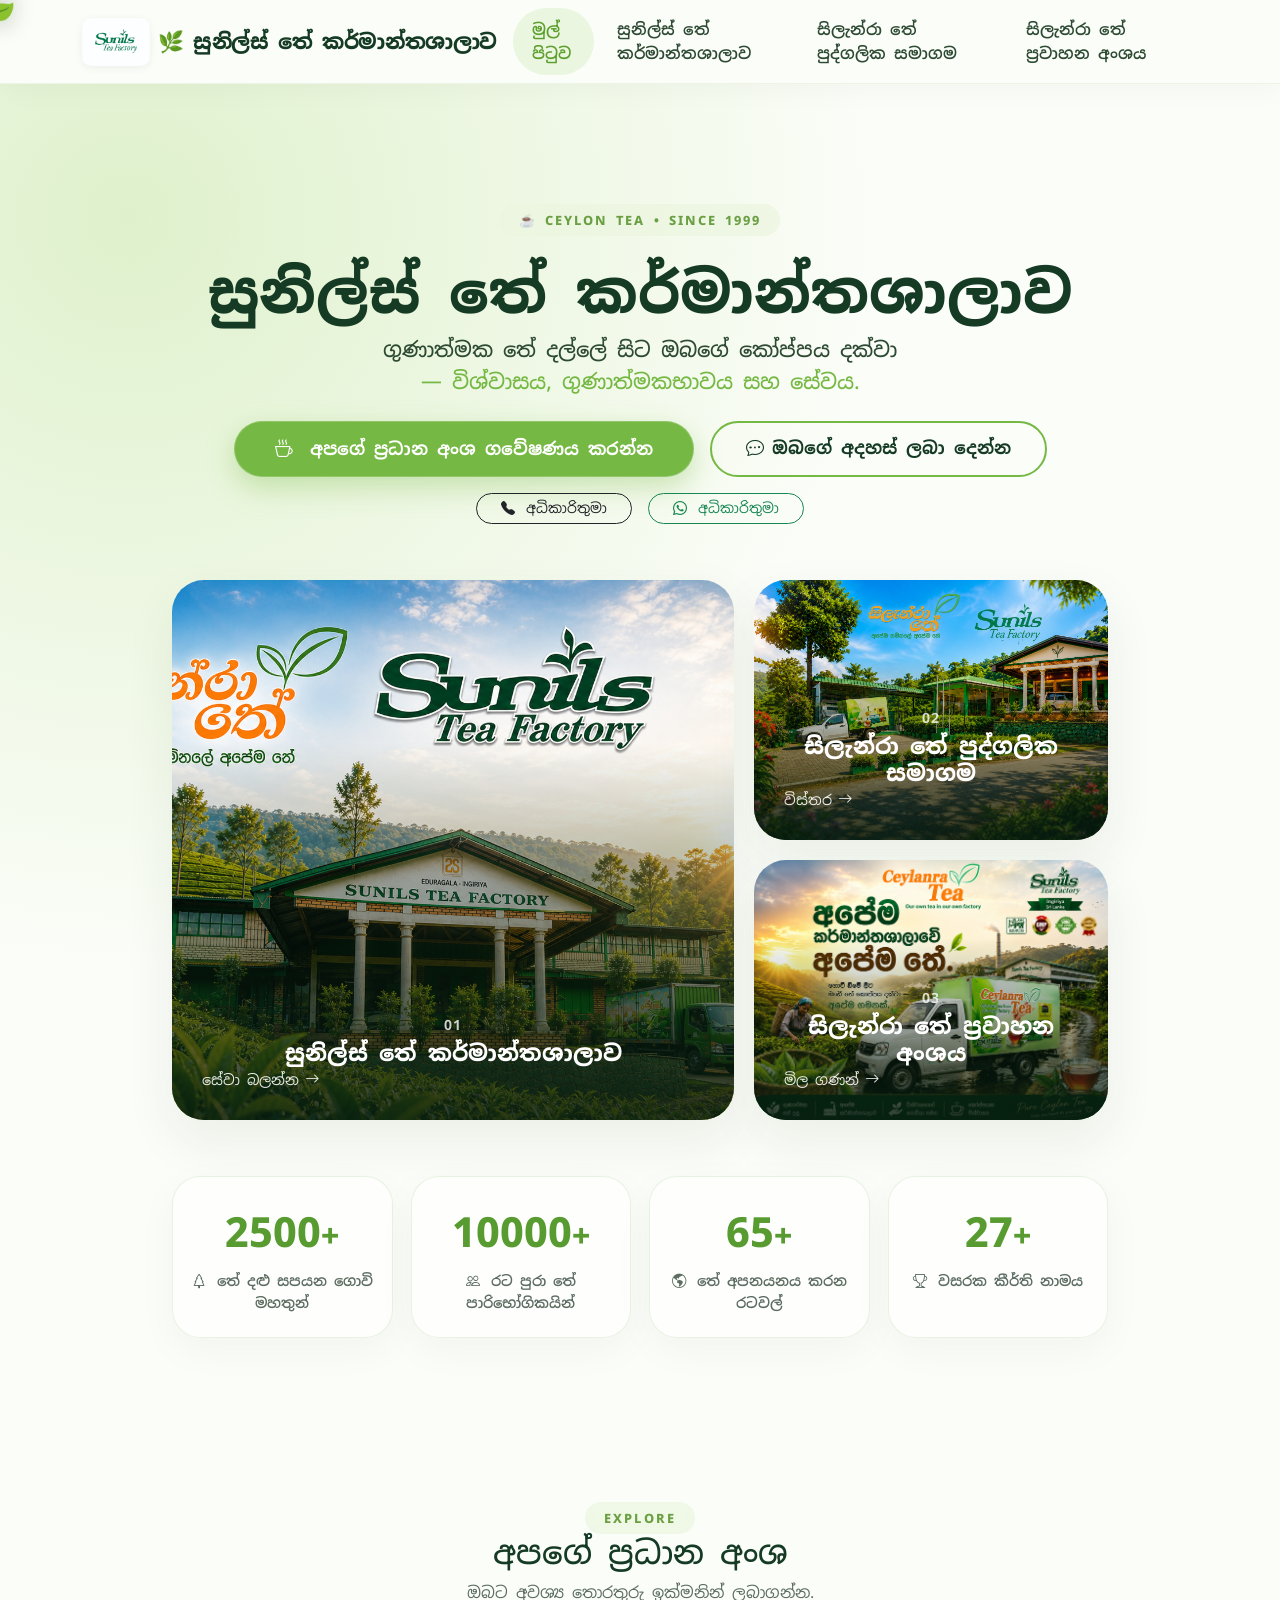
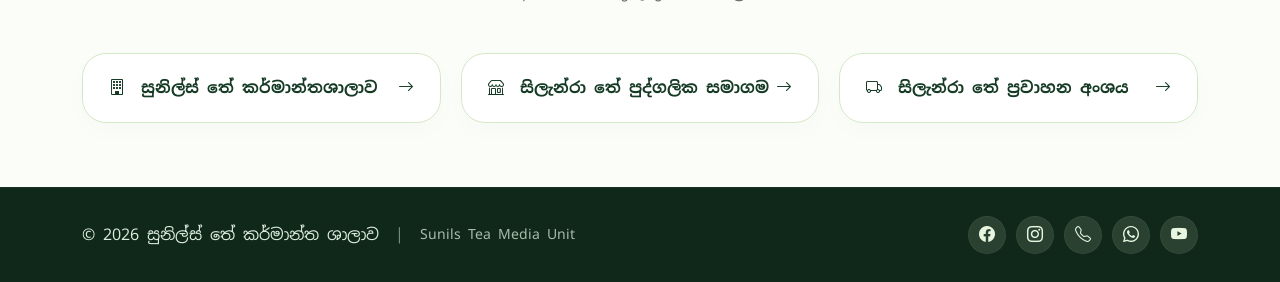
==== index.html @ 20cf8dbf "Add files via upload" ====
<!doctype html>
<html lang="si">
<head>
    <meta charset="utf-8">
    <meta name="viewport" content="width=device-width, initial-scale=1">
    <title>සුනිල්ස් තේ කර්මාන්ත ශාලාව</title>

    <!-- Bootstrap 5 + Icons -->
    <link href="https://cdn.jsdelivr.net/npm/bootstrap@5.3.3/dist/css/bootstrap.min.css" rel="stylesheet">
    <link rel="stylesheet" href="https://cdn.jsdelivr.net/npm/bootstrap-icons@1.11.3/font/bootstrap-icons.min.css">

    <!-- Google Font (Sinhala) -->
    <link href="https://fonts.googleapis.com/css2?family=Noto+Sans+Sinhala:wght@400;500;600;700;800&display=swap" rel="stylesheet">

    <style>
        /* ----- ROOT VARIABLES ----- */
        :root {
            --leaf: #75b843;
            --deep: #163b25;
            --mint: #eaf6df;
            --ink: #173126;
            --cream: #fbfdf8;
            --gold: #d4a843;
        }

        * {
            margin: 0;
            padding: 0;
            box-sizing: border-box;
        }

        body {
            font-family: "Noto Sans Sinhala", sans-serif;
            background: var(--cream);
            color: var(--ink);
            overflow-x: hidden;
            cursor: none;
            /* Hide default cursor */;
        }

        /* ----- CUSTOM CURSOR (🍃) ----- */
        #cursor-leaf {
            position: fixed;
            font-size: 2.4rem;
            pointer-events: none;
            z-index: 99999;
            filter: drop-shadow(0 4px 10px rgba(0, 40, 0, 0.25));
            transform: translate(-50%, -50%);
            transition: transform 0.08s ease;
        }

        /* ----- TRAIL LEAVES (follow cursor with wind) ----- */
        .trail-leaf {
            position: fixed;
            pointer-events: none;
            z-index: 9999;
            font-size: 1.2rem;
            opacity: 0.8;
            transform: translate(-50%, -50%);
            filter: drop-shadow(0 2px 6px rgba(0, 0, 0, 0.15));
            will-change: transform;
        }

        /* ----- FALLING LEAVES (top to bottom) ----- */
        .falling-leaf {
            position: fixed;
            top: -60px;
            pointer-events: none;
            z-index: 9998;
            font-size: 1.8rem;
            animation: fall linear forwards;
            will-change: transform;
            filter: drop-shadow(0 4px 12px rgba(0, 40, 0, 0.2));
        }

        @keyframes fall {
            0% {
                transform: translateY(-60px) translateX(0) rotate(0deg) scale(0.8);
                opacity: 0.9;
            }
            20% {
                transform: translateY(20vh) translateX(60px) rotate(120deg) scale(1.1);
            }
            40% {
                transform: translateY(40vh) translateX(-40px) rotate(240deg) scale(0.9);
            }
            60% {
                transform: translateY(60vh) translateX(70px) rotate(360deg) scale(1.05);
            }
            80% {
                transform: translateY(80vh) translateX(-30px) rotate(480deg) scale(0.95);
            }
            100% {
                transform: translateY(110vh) translateX(40px) rotate(600deg) scale(0.7);
                opacity: 0;
            }
        }

        /* ----- GLASS NAVBAR (Bootstrap Enhanced) ----- */
        .glass-nav {
            background: rgba(251, 253, 248, 0.85);
            backdrop-filter: blur(16px) saturate(180%);
            border-bottom: 1px solid rgba(220, 235, 211, 0.5);
            box-shadow: 0 4px 30px rgba(0, 20, 0, 0.04);
            z-index: 9997;
            position: relative;
        }

        .navbar-brand img {
            height: 48px;
            width: auto;
            border-radius: 10px;
            transition: transform 0.25s ease;
            box-shadow: 0 2px 8px rgba(0, 0, 0, 0.06);
        }
        .navbar-brand img:hover {
            transform: scale(1.05);
        }
        .navbar-brand .brand-text {
            font-size: 1.3rem;
            font-weight: 800;
            color: var(--deep);
            letter-spacing: -0.4px;
        }
        .nav-link {
            color: #2d4a33 !important;
            font-weight: 600;
            padding: 0.6rem 1.2rem !important;
            border-radius: 40px;
            transition: all 0.2s ease;
        }
        .nav-link:hover,
        .nav-link.active {
            background: var(--mint);
            color: #5d9f2e !important;
        }

        /* ----- HERO SECTION (100vh Full Cover) ----- */
        .hero-full {
            min-height: 100vh;
            display: flex;
            align-items: center;
            justify-content: center;
            position: relative;
            z-index: 1;
            background: radial-gradient(circle at 10% 10%, #dff1cc 0%, #fbfdf8 45%),
                linear-gradient(180deg, #eff8e8, #fbfdf8);
            padding: 120px 0 80px;
            overflow: hidden;
        }

        .hero-full .hero-content {
            max-width: 960px;
            margin: 0 auto;
            text-align: center;
            position: relative;
            z-index: 2;
        }

        .eyebrow {
            font-size: 0.8rem;
            letter-spacing: 0.16em;
            font-weight: 800;
            color: #6b9f43;
            text-transform: uppercase;
            background: rgba(235, 246, 223, 0.7);
            padding: 0.4rem 1.2rem;
            border-radius: 40px;
            backdrop-filter: blur(4px);
            display: inline-block;
        }

        .hero-full h1 {
            color: var(--deep);
            font-weight: 800;
            line-height: 1.15;
            font-size: 3.6rem;
        }
        .hero-full .lead {
            font-size: 1.3rem;
            color: #2d4a33;
            max-width: 700px;
            margin-left: auto;
            margin-right: auto;
            font-weight: 500;
        }

        /* ----- BUTTONS ----- */
        .btn-leaf {
            background: var(--leaf);
            border: 0;
            color: white;
            font-weight: 700;
            border-radius: 60px;
            padding: 14px 40px;
            box-shadow: 0 10px 28px rgba(117, 184, 67, 0.35);
            transition: all 0.25s ease;
            font-size: 1.1rem;
            text-decoration: none;
            display: inline-block;
            border: 1px solid rgba(255, 255, 255, 0.2);
        }
        .btn-leaf:hover {
            background: #5e9d34;
            color: white;
            transform: translateY(-4px) scale(1.02);
            box-shadow: 0 18px 40px rgba(117, 184, 67, 0.45);
        }
        .btn-outline-leaf {
            background: transparent;
            border: 2px solid var(--leaf);
            color: var(--deep);
            font-weight: 700;
            border-radius: 60px;
            padding: 12px 34px;
            transition: all 0.25s ease;
            font-size: 1.1rem;
            text-decoration: none;
            display: inline-block;
        }
        .btn-outline-leaf:hover {
            background: var(--leaf);
            color: white;
            transform: translateY(-4px);
            box-shadow: 0 12px 32px rgba(117, 184, 67, 0.3);
        }

        /* ----- BENTO GRID ----- */
        .bento-grid {
            display: grid;
            grid-template-columns: 1.35fr 0.85fr;
            grid-template-rows: 260px 260px;
            gap: 20px;
            margin-top: 3.5rem;
        }
        .bento-card {
            position: relative;
            display: block;
            overflow: hidden;
            border-radius: 32px;
            min-height: 260px;
            box-shadow: 0 20px 50px rgba(36, 77, 36, 0.08);
            text-decoration: none;
            transition: transform 0.35s cubic-bezier(0.34, 1.56, 0.64, 1), box-shadow 0.35s ease;
            cursor: none;
        }
        .bento-card:hover {
            transform: translateY(-6px) scale(1.01);
            box-shadow: 0 30px 70px rgba(36, 77, 36, 0.15);
        }
        .bento-lg {
            grid-row: span 2;
        }
        .bento-card img {
            width: 100%;
            height: 100%;
            object-fit: cover;
            transition: transform 0.8s ease;
        }
        .bento-card:hover img {
            transform: scale(1.08);
        }
        .overlay {
            position: absolute;
            inset: 0;
            padding: 30px;
            display: flex;
            flex-direction: column;
            justify-content: end;
            color: white;
            background: linear-gradient(transparent 30%, rgba(8, 30, 17, 0.85));
        }
        .overlay small {
            font-weight: 700;
            opacity: 0.8;
            letter-spacing: 1px;
        }
        .overlay h3 {
            font-weight: 800;
            margin: 4px 0 2px;
            font-size: 1.4rem;
        }
        .overlay span {
            font-size: 0.9rem;
            opacity: 0.9;
            display: flex;
            align-items: center;
            gap: 6px;
        }

        /* ----- STATS GRID ----- */
        .stats-grid {
            display: grid;
            grid-template-columns: repeat(4, 1fr);
            gap: 18px;
            margin-top: 3.5rem;
        }
        .stat-card {
            background: rgba(255, 255, 255, 0.7);
            backdrop-filter: blur(8px);
            border: 1px solid rgba(223, 237, 214, 0.7);
            border-radius: 28px;
            padding: 24px 16px;
            text-align: center;
            box-shadow: 0 12px 40px rgba(36, 77, 36, 0.04);
            transition: all 0.3s ease;
            cursor: none;
        }
        .stat-card:hover {
            transform: translateY(-6px);
            background: white;
            box-shadow: 0 20px 50px rgba(36, 77, 36, 0.08);
        }
        .counter {
            display: inline;
            font-size: 2.6rem;
            font-weight: 800;
            color: #589b31;
        }
        .stat-card>span {
            font-size: 2rem;
            font-weight: 800;
            color: #589b31;
        }
        .stat-card p {
            margin: 0.4rem 0 0;
            color: #5d6d62;
            font-size: 0.9rem;
            font-weight: 600;
        }

        /* ----- QUICK LINKS (Below Hero) ----- */
        .quick-section {
            padding: 60px 0 40px;
            position: relative;
            z-index: 1;
            background: rgba(251, 253, 248, 0.6);
            backdrop-filter: blur(4px);
        }
        .quick-links {
            display: grid;
            grid-template-columns: repeat(3, 1fr);
            gap: 20px;
        }
        .quick-btn {
            background: white;
            border: 1px solid #d4e8c8;
            padding: 22px 26px;
            border-radius: 24px;
            color: var(--deep);
            text-decoration: none;
            font-weight: 700;
            display: flex;
            justify-content: space-between;
            align-items: center;
            transition: all 0.25s ease;
            box-shadow: 0 8px 24px rgba(0, 0, 0, 0.02);
            cursor: none;
        }
        .quick-btn:hover {
            transform: translateY(-4px);
            background: var(--mint);
            color: var(--deep);
            border-color: var(--leaf);
            box-shadow: 0 16px 40px rgba(117, 184, 67, 0.12);
        }

        /* ----- FOOTER ----- */
        .footer {
            background: #0f281a;
            color: #dcebdc;
            padding: 28px 0;
            margin-top: 0;
            position: relative;
            z-index: 1;
            border-top: 1px solid rgba(255, 255, 255, 0.05);
        }
        .socials {
            display: flex;
            gap: 10px;
        }
        .socials a {
            width: 38px;
            height: 38px;
            border-radius: 50%;
            background: rgba(233, 246, 223, 0.12);
            color: #e9f6df;
            display: grid;
            place-items: center;
            text-decoration: none;
            font-weight: 700;
            transition: all 0.2s ease;
            backdrop-filter: blur(4px);
            border: 1px solid rgba(255, 255, 255, 0.05);
            cursor: none;
        }
        .socials a:hover {
            background: var(--leaf);
            color: white;
            transform: translateY(-3px);
        }

        /* ----- RESPONSIVE ----- */
        @media (max-width: 992px) {
            .hero-full h1 {
                font-size: 2.8rem;
            }
        }
        @media (max-width: 768px) {
            .bento-grid {
                grid-template-columns: 1fr;
                grid-template-rows: repeat(3, 220px);
            }
            .bento-lg {
                grid-row: auto;
            }
            .stats-grid {
                grid-template-columns: 1fr 1fr;
            }
            .quick-links {
                grid-template-columns: 1fr 1fr;
            }
            .hero-full {
                padding: 100px 0 40px;
            }
            .hero-full h1 {
                font-size: 2.2rem;
            }
            #cursor-leaf {
                font-size: 1.8rem;
            }
            .trail-leaf {
                font-size: 0.9rem !important;
            }
            .falling-leaf {
                font-size: 1.2rem !important;
            }
        }
        @media (max-width: 520px) {
            .stats-grid {
                grid-template-columns: 1fr;
            }
            .quick-links {
                grid-template-columns: 1fr;
            }
            .hero-full h1 {
                font-size: 1.8rem;
            }
            .bento-grid {
                grid-template-rows: repeat(3, 180px);
            }
            .navbar-brand .brand-text {
                font-size: 1rem;
            }
            .navbar-brand img {
                height: 36px;
            }
        }

        /* ----- SCROLLBAR ----- */
        ::-webkit-scrollbar {
            width: 6px;
        }
        ::-webkit-scrollbar-track {
            background: #f0f4eb;
        }
        ::-webkit-scrollbar-thumb {
            background: #4caf50;
            border-radius: 10px;
        }
    </style>
</head>
<body>

    
    <div id="cursor-leaf">🍃</div>

    
    <div id="trail-container"></div>

    
    <nav class="navbar navbar-expand-lg glass-nav sticky-top">
        <div class="container">
            <a class="navbar-brand fw-bold d-flex align-items-center gap-2" href="#">
                <img src="assets/IMG/logo1.jpg" alt="Sunils Tea Logo">
                <span class="brand-text">🌿 සුනිල්ස් තේ කර්මාන්තශාලාව</span>
            </a>
            <button class="navbar-toggler border-0" data-bs-toggle="collapse" data-bs-target="#nav">
                <span class="navbar-toggler-icon"></span>
            </button>
            <div id="nav" class="collapse navbar-collapse">
                <ul class="navbar-nav ms-auto gap-1">
                    <li class="nav-item"><a class="nav-link active" href="#">මුල් පිටුව</a></li>
                    <li class="nav-item"><a class="nav-link" href="sunils.html">සුනිල්ස් තේ කර්මාන්තශාලාව</a></li>
                    <li class="nav-item"><a class="nav-link" href="sirendra.html">සිලැන්රා තේ පුද්ගලික සමාගම</a></li>
                    <li class="nav-item"><a class="nav-link" href="transport.html">සිලැන්රා තේ ප්‍රවාහන අංශය</a></li>
                </ul>
            </div>
        </div>
    </nav>

    <!-- ===== HERO FULL COVER ===== -->
    <header class="hero-full">
        <div class="container hero-content">
            <span class="eyebrow mb-3">☕ CEYLON TEA • SINCE 1999</span>
            <h1 class="display-3 fw-800 mt-2">
                සුනිල්ස් තේ කර්මාන්තශාලාව
            </h1>
            <p class="lead mb-4">
                ගුණාත්මක තේ දල්ලේ සිට ඔබගේ කෝප්පය දක්වා
                <br class="d-none d-md-block">
                <span class="fw-800" style="color: var(--leaf);">— විශ්වාසය, ගුණාත්මකභාවය සහ සේවය.</span>
            </p>
            <div class="d-flex flex-wrap justify-content-center gap-3 mt-3">
                <a href="#explore" class="btn-leaf">
                    <i class="bi bi-cup-hot me-2"></i> අපගේ  ප්‍රධාන අංශ ගවේෂණය කරන්න
                </a>
                <a href="https://forms.google.com/" target="_blank" class="btn-outline-leaf">
                    <i class="bi bi-chat-dots me-2"></i>ඔබගේ අදහස් ලබා දෙන්න
                </a>
            </div>
            <!-- ===== NEW BUTTONS: CALL & WHATSAPP (අධිකාරිතුමා) ===== -->
            <div class="d-flex justify-content-center gap-3 mt-3">
                <a href="tel:0763335365" class="btn btn-sm btn-outline-dark rounded-pill px-4">
                    <i class="bi bi-telephone-fill me-1"></i> අධිකාරිතුමා
                </a>
                <a href="https://wa.me/94763335365" target="_blank" class="btn btn-sm btn-outline-success rounded-pill px-4">
                    <i class="bi bi-whatsapp me-1"></i> අධිකාරිතුමා
                </a>
            </div>

            
            <div class="bento-grid">
                <a class="bento-card bento-lg" href="sunils.html">
                    <img src="assets/IMG/sunils.png" alt="Tea Factory">
                    <div class="overlay">
                        <small>01</small>
                        <h3>සුනිල්ස් තේ කර්මාන්තශාලාව</h3>
                        <span>සේවා බලන්න <i class="bi bi-arrow-right"></i></span>
                    </div>
                </a>
                <a class="bento-card" href="sirendra.html">
                    <img src="assets/IMG/Sunils Tea Center.png" alt="Ceylon Tea">
                    <div class="overlay">
                        <small>02</small>
                        <h3>සිලැන්රා තේ පුද්ගලික සමාගම</h3>
                        <span>විස්තර <i class="bi bi-arrow-right"></i></span>
                    </div>
                </a>
                <a class="bento-card" href="transport.html">
                    <img src="assets/IMG/delivert1.png" alt="Tea Transport">
                    <div class="overlay">
                        <small>03</small>
                        <h3>සිලැන්රා තේ ප්‍රවාහන අංශය</h3>
                        <span>මිල ගණන් <i class="bi bi-arrow-right"></i></span>
                    </div>
                </a>
            </div>

            <!-- Stats -->
            <div class="stats-grid">
                <div class="stat-card">
                    <div class="counter" data-target="2500">0</div><span>+</span>
                    <p><i class="bi bi-tree me-1"></i> තේ දළු සපයන ගොවි මහතුන්</p>
                </div>
                <div class="stat-card">
                    <div class="counter" data-target="10000">0</div><span>+</span>
                    <p><i class="bi bi-people me-1"></i> රට පුරා තේ පාරිභෝගිකයින්</p>
                </div>
                <div class="stat-card">
                    <div class="counter" data-target="65">0</div><span>+</span>
                    <p><i class="bi bi-globe-americas me-1"></i> තේ අපනයනය කරන රටවල්</p>
                </div>
                <div class="stat-card">
                    <div class="counter" data-target="27">0</div><span>+</span>
                    <p><i class="bi bi-trophy me-1"></i> වසරක කීර්ති නාමය</p>
                </div>
            </div>
        </div>
    </header>

   
    <section id="explore" class="quick-section">
        <div class="container py-4">
            <div class="text-center mb-5">
                <span class="eyebrow">EXPLORE</span>
                <h2 class="fw-800" style="color: var(--deep);">අපගේ ප්‍රධාන අංශ</h2>
                <p style="color: #5d6d62;">ඔබට අවශ්‍ය තොරතුරු ඉක්මනින් ලබාගන්න.</p>
            </div>
            <div class="quick-links">
                <a href="sunils.html" class="quick-btn">
                    <span><i class="bi bi-building me-2"></i> සුනිල්ස් තේ කර්මාන්තශාලාව</span>
                    <i class="bi bi-arrow-right"></i>
                </a>
                <a href="sirendra.html" class="quick-btn">
                    <span><i class="bi bi-shop me-2"></i> සිලැන්රා තේ පුද්ගලික සමාගම</span>
                    <i class="bi bi-arrow-right"></i>
                </a>
                <a href="transport.html" class="quick-btn">
                    <span><i class="bi bi-truck me-2"></i> සිලැන්රා තේ ප්‍රවාහන අංශය</span>
                    <i class="bi bi-arrow-right"></i>
                </a>
            </div>
        </div>
    </section>

    
    <footer class="footer">
        <div class="container d-flex flex-wrap justify-content-between align-items-center gap-3">
            <div class="d-flex align-items-center gap-3">
                <span>© 2026 සුනිල්ස් තේ කර්මාන්ත ශාලාව</span>
                <span class="d-none d-sm-inline opacity-50">|</span>
                <span class="opacity-75 small">Sunils Tea Media Unit</span>
            </div>
            <div class="socials">
                <a href="#" aria-label="Facebook"><i class="bi bi-facebook"></i></a>
                <a href="#" aria-label="Instagram"><i class="bi bi-instagram"></i></a>
                <a href="tel:+94112222222" aria-label="Hotline"><i class="bi bi-telephone"></i></a>
                <a href="https://wa.me/94770000000" aria-label="WhatsApp"><i class="bi bi-whatsapp"></i></a>
                <a href="#" aria-label="YouTube"><i class="bi bi-youtube"></i></a>
            </div>
        </div>
    </footer>

    
    <script src="https://cdn.jsdelivr.net/npm/bootstrap@5.3.3/dist/js/bootstrap.bundle.min.js">
    </script>

    
    <script>
        (function() {
            "use strict";

            
            const cursorLeaf = document.getElementById('cursor-leaf');
            let cursorX = -100,
                cursorY = -100;

            document.addEventListener('mousemove', (e) => {
                cursorX = e.clientX;
                cursorY = e.clientY;
                cursorLeaf.style.left = cursorX + 'px';
                cursorLeaf.style.top = cursorY + 'px';
            });

            
            document.addEventListener('mouseleave', () => {
                cursorLeaf.style.opacity = '0';
            });
            document.addEventListener('mouseenter', () => {
                cursorLeaf.style.opacity = '1';
            });

            
            const trailContainer = document.getElementById('trail-container');
            const trailLength = 14;
            let trailPositions = [];
            let trailElements = [];

            for (let i = 0; i < trailLength; i++) {
                const el = document.createElement('div');
                el.className = 'trail-leaf';
                el.textContent = ['🍃', '🌿', '🍂', '🌱'][i % 4];
                const scale = 1 - (i / trailLength) * 0.65;
                const opacity = 0.85 - (i / trailLength) * 0.7;
                el.style.fontSize = `${24 * scale}px`;
                el.style.opacity = opacity;
                el.style.transform = `rotate(${i * 18}deg)`;
                trailContainer.appendChild(el);
                trailElements.push(el);
                trailPositions.push({ x: -100, y: -100 });
            }

            // Shift positions for trail effect
            document.addEventListener('mousemove', (e) => {
                trailPositions.unshift({ x: e.clientX, y: e.clientY });
                trailPositions.pop();
            });

            let windAngle = 0;

            function updateTrail() {
                windAngle += 0.025;
                const wind = Math.sin(windAngle) * 18;

                trailElements.forEach((el, index) => {
                    const pos = trailPositions[index] || trailPositions[trailPositions.length - 1];
                    const delayOffset = index * 1.2;
                    const windOffset = wind * (1 + index * 0.15);

                    el.style.left = (pos.x + windOffset) + 'px';
                    el.style.top = (pos.y + delayOffset) + 'px';
                    el.style.transform =
                        `rotate(${index * 22 + wind * 1.5}deg) scale(${1 - index * 0.035})`;
                });

                requestAnimationFrame(updateTrail);
            }
            updateTrail();

            
            const leafEmojis = ['🍃', '🌿', '🍂', '🌱'];

            function spawnLeaf() {
                const leaf = document.createElement('div');
                leaf.className = 'falling-leaf';
                leaf.textContent = leafEmojis[Math.floor(Math.random() * leafEmojis.length)];

                const size = 18 + Math.random() * 34;
                leaf.style.fontSize = size + 'px';
                leaf.style.left = (Math.random() * 100) + '%';

                
                const duration = 8 + Math.random() * 14;
                leaf.style.animationDuration = duration + 's';
                leaf.style.animationDelay = (Math.random() * 3) + 's';

                
                leaf.style.transform = `rotate(${Math.random() * 360}deg)`;

                document.body.appendChild(leaf);

                // Clean up after animation ends
                setTimeout(() => {
                    if (leaf.parentNode) leaf.remove();
                }, (duration + 4) * 1000);
            }

            
            for (let i = 0; i < 20; i++) {
                setTimeout(spawnLeaf, i * 200);
            }

            // Continuously spawn leaves
            setInterval(() => {
                const count = 1 + Math.floor(Math.random() * 3);
                for (let i = 0; i < count; i++) {
                    setTimeout(spawnLeaf, i * 150);
                }
            }, 800);

            
            function animateCounters() {
                const counters = document.querySelectorAll('.counter');
                counters.forEach(counter => {
                    const target = parseInt(counter.dataset.target);
                    let current = 0;
                    const increment = Math.max(1, Math.ceil(target / 70));
                    const timer = setInterval(() => {
                        current += increment;
                        if (current >= target) {
                            counter.textContent = target;
                            clearInterval(timer);
                        } else {
                            counter.textContent = current;
                        }
                    }, 20);
                });
            }

            
            if (document.readyState === 'complete') {
                animateCounters();
            } else {
                window.addEventListener('load', animateCounters);
            }

            console.log('🍃 Tea leaf cursor, wind trail, and falling leaves activated!');

        })();
    </script>

</body>  
</html>
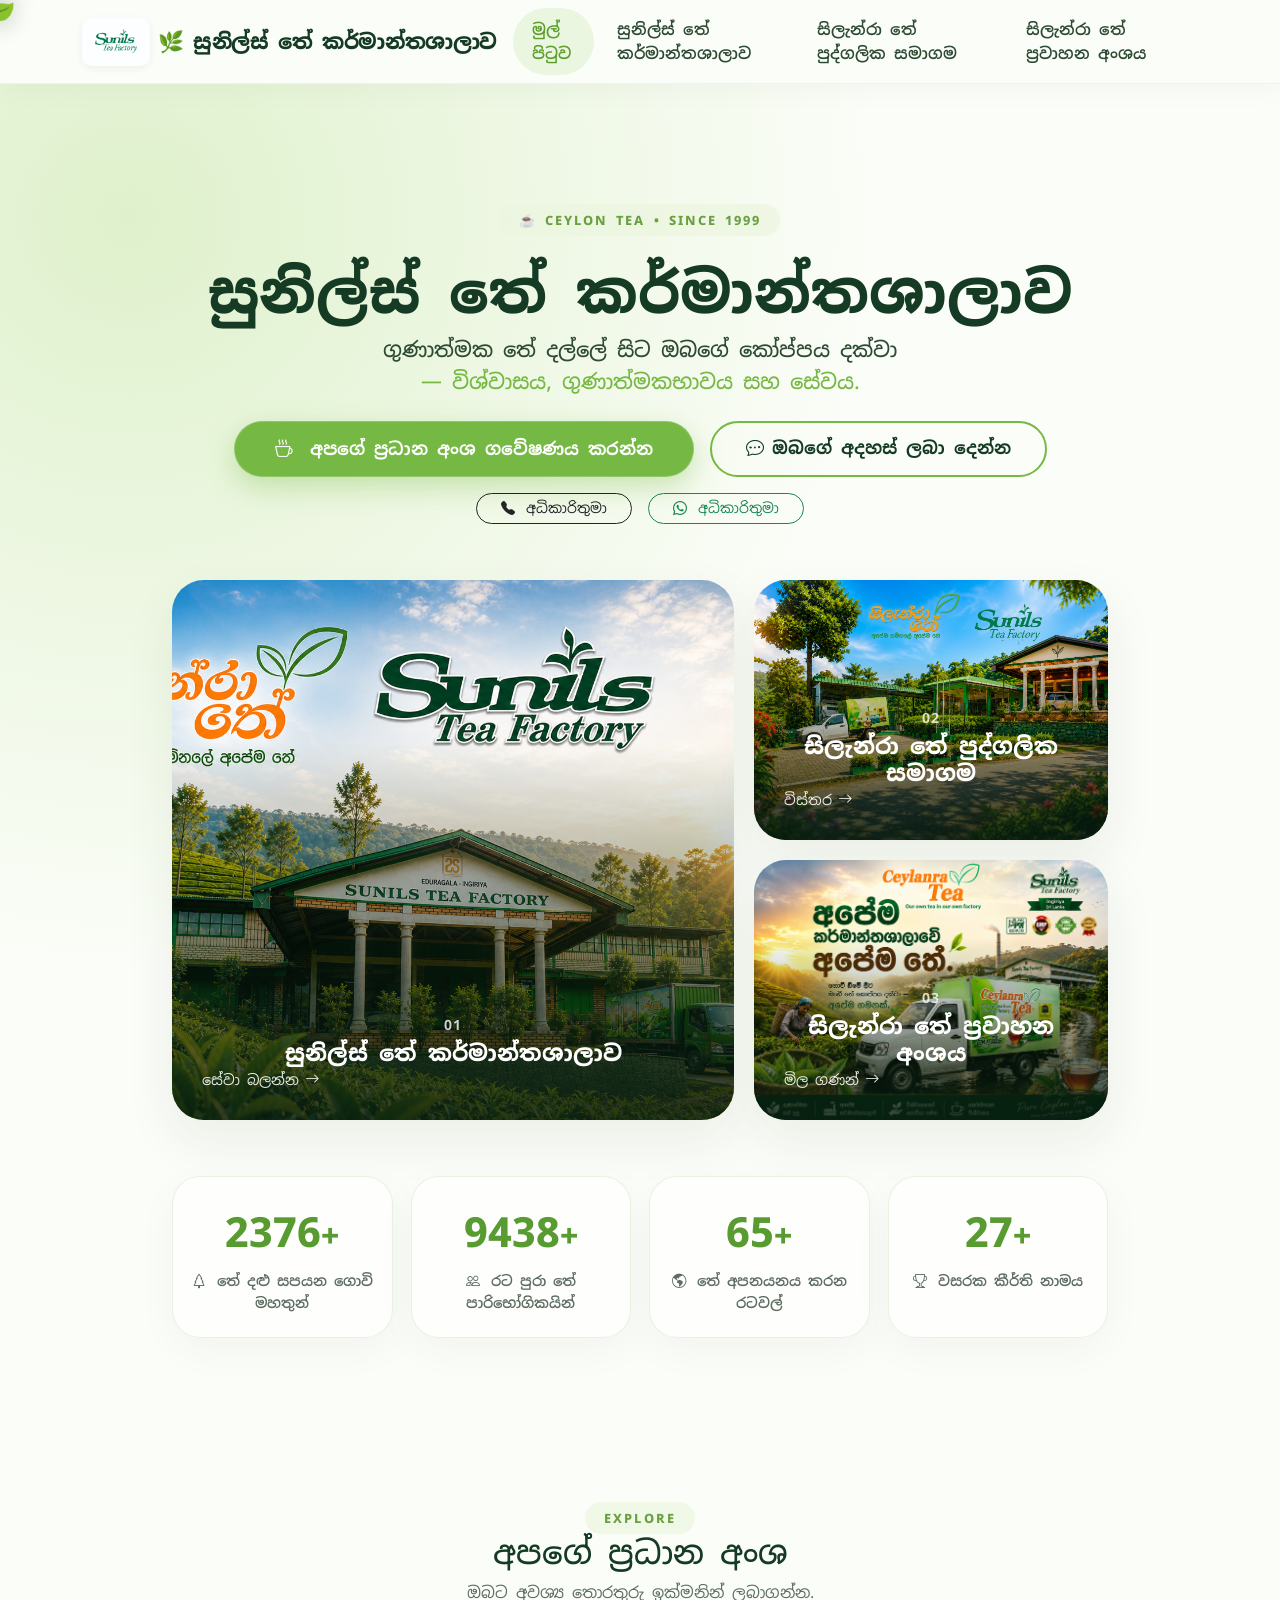
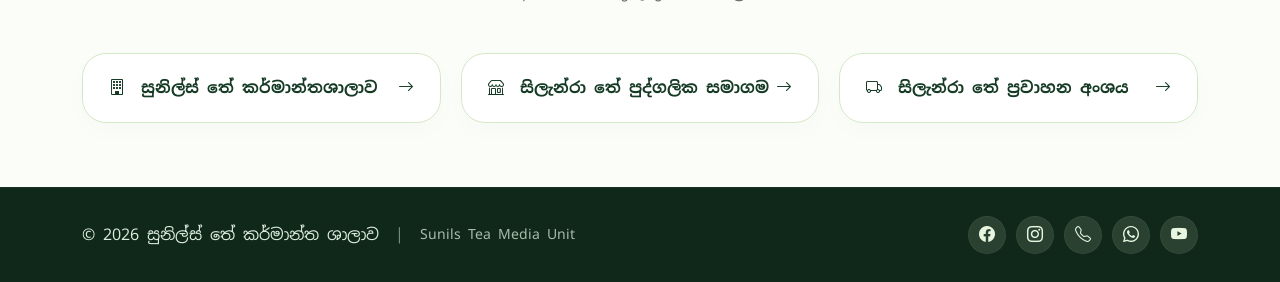
==== commit d52c5a5c: "Update index.html" ====
--- a/index.html
+++ b/index.html
@@ -615,8 +615,8 @@
             <div class="socials">
                 <a href="#" aria-label="Facebook"><i class="bi bi-facebook"></i></a>
                 <a href="#" aria-label="Instagram"><i class="bi bi-instagram"></i></a>
-                <a href="tel:+94112222222" aria-label="Hotline"><i class="bi bi-telephone"></i></a>
-                <a href="https://wa.me/94770000000" aria-label="WhatsApp"><i class="bi bi-whatsapp"></i></a>
+                <a href="tel:+94342269587" aria-label="Hotline"><i class="bi bi-telephone"></i></a>
+                <a href="https://wa.me/94763597334" aria-label="WhatsApp"><i class="bi bi-whatsapp"></i></a>
                 <a href="#" aria-label="YouTube"><i class="bi bi-youtube"></i></a>
             </div>
         </div>
@@ -771,4 +771,4 @@
     </script>
 
 </body>  
-</html>+</html>
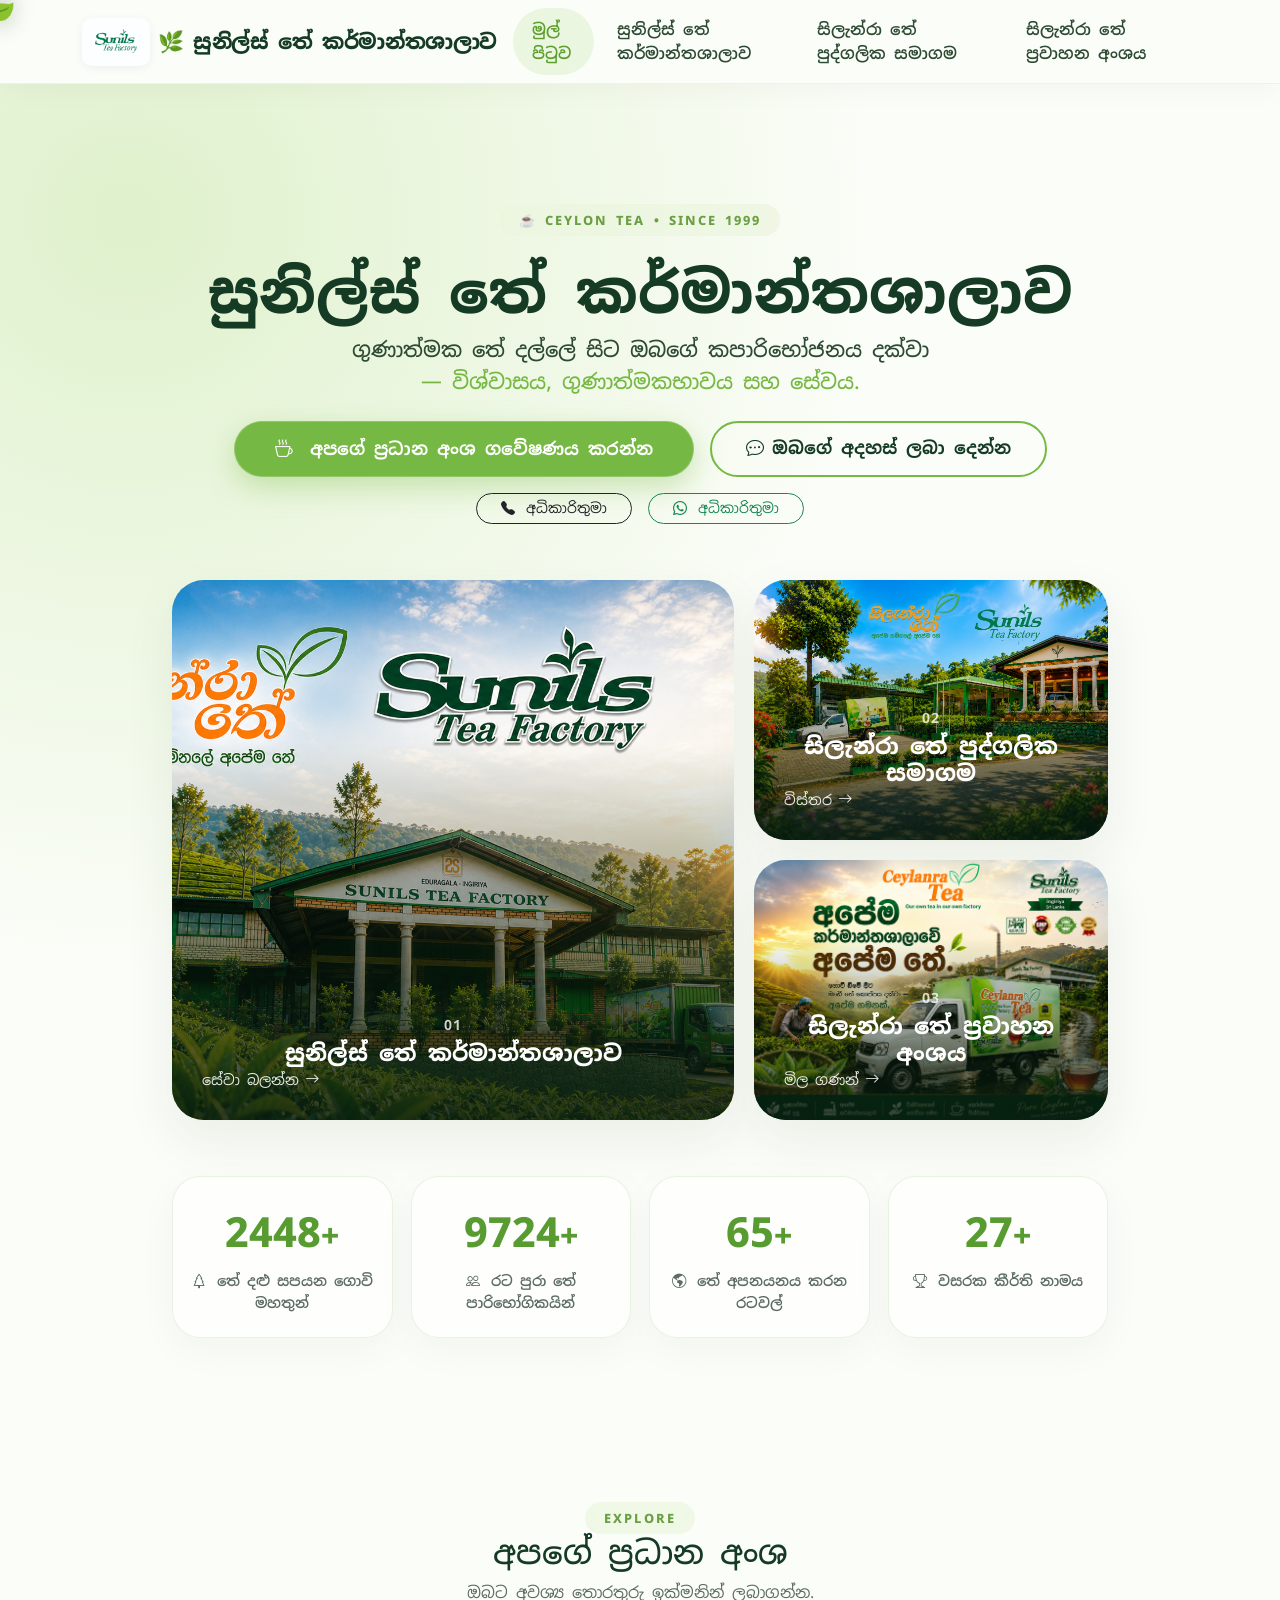
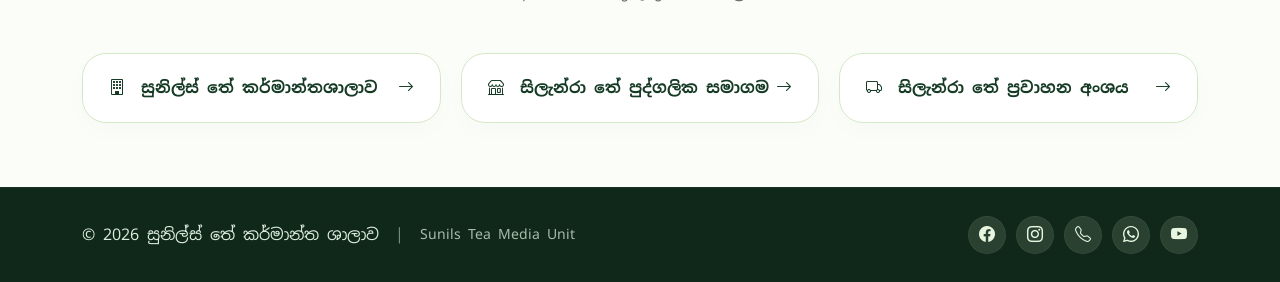
==== commit bfb6427e: "Update index.html" ====
--- a/index.html
+++ b/index.html
@@ -507,7 +507,7 @@
                 සුනිල්ස් තේ කර්මාන්තශාලාව
             </h1>
             <p class="lead mb-4">
-                ගුණාත්මක තේ දල්ලේ සිට ඔබගේ කෝප්පය දක්වා
+                ගුණාත්මක තේ දල්ලේ සිට ඔබගේ කපාරිභෝජනය දක්වා
                 <br class="d-none d-md-block">
                 <span class="fw-800" style="color: var(--leaf);">— විශ්වාසය, ගුණාත්මකභාවය සහ සේවය.</span>
             </p>
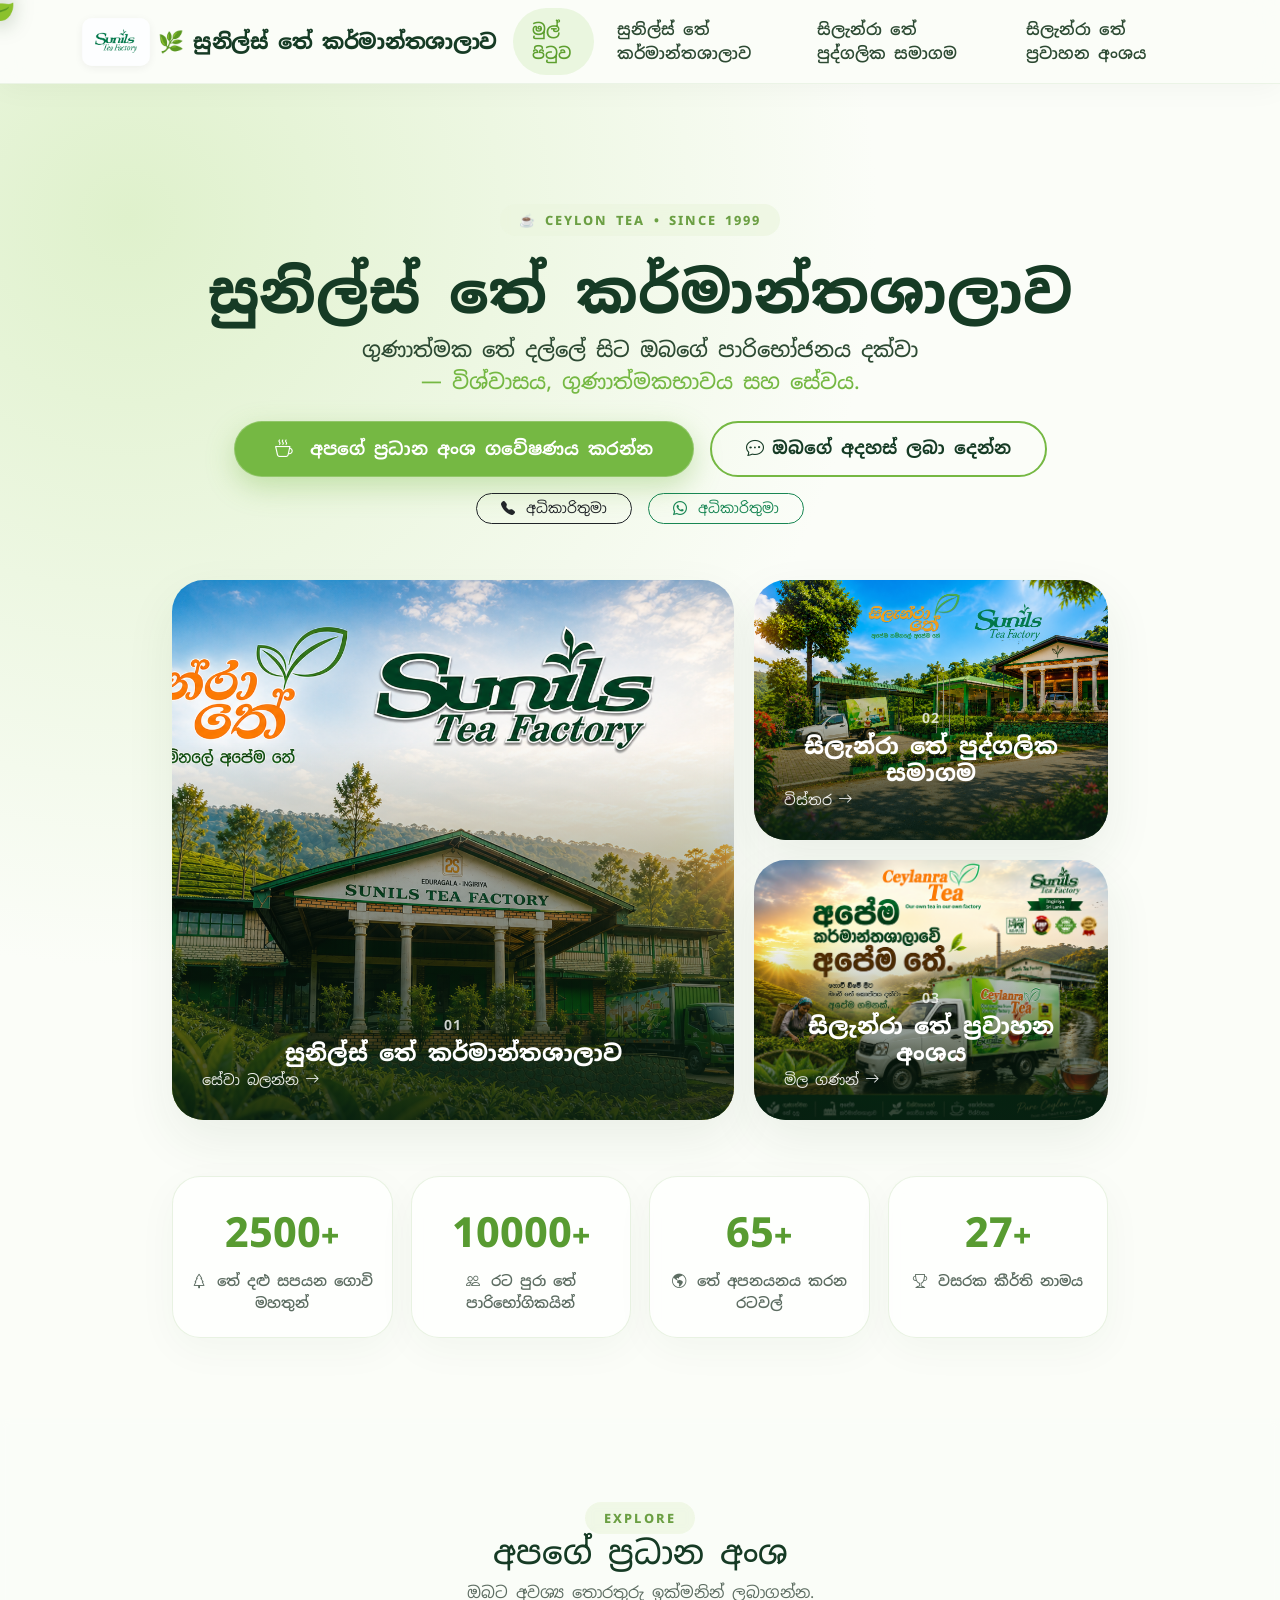
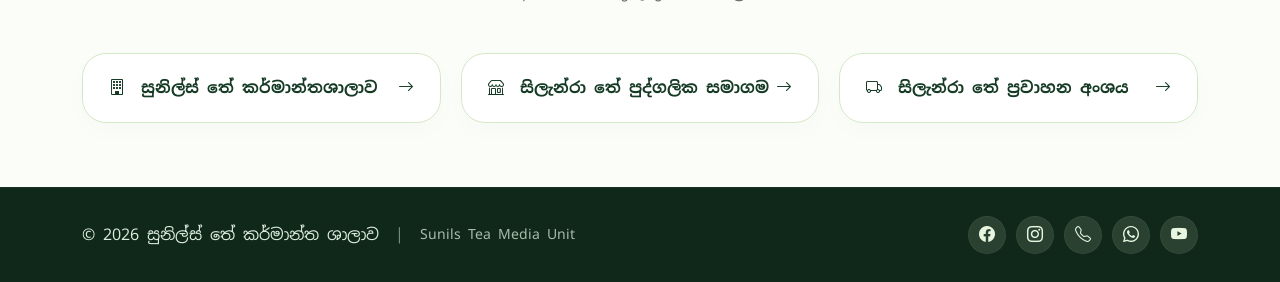
==== commit 50192ee2: "Update index.html" ====
--- a/index.html
+++ b/index.html
@@ -507,7 +507,7 @@
                 සුනිල්ස් තේ කර්මාන්තශාලාව
             </h1>
             <p class="lead mb-4">
-                ගුණාත්මක තේ දල්ලේ සිට ඔබගේ කපාරිභෝජනය දක්වා
+                ගුණාත්මක තේ දල්ලේ සිට ඔබගේ පාරිභෝජනය දක්වා
                 <br class="d-none d-md-block">
                 <span class="fw-800" style="color: var(--leaf);">— විශ්වාසය, ගුණාත්මකභාවය සහ සේවය.</span>
             </p>
